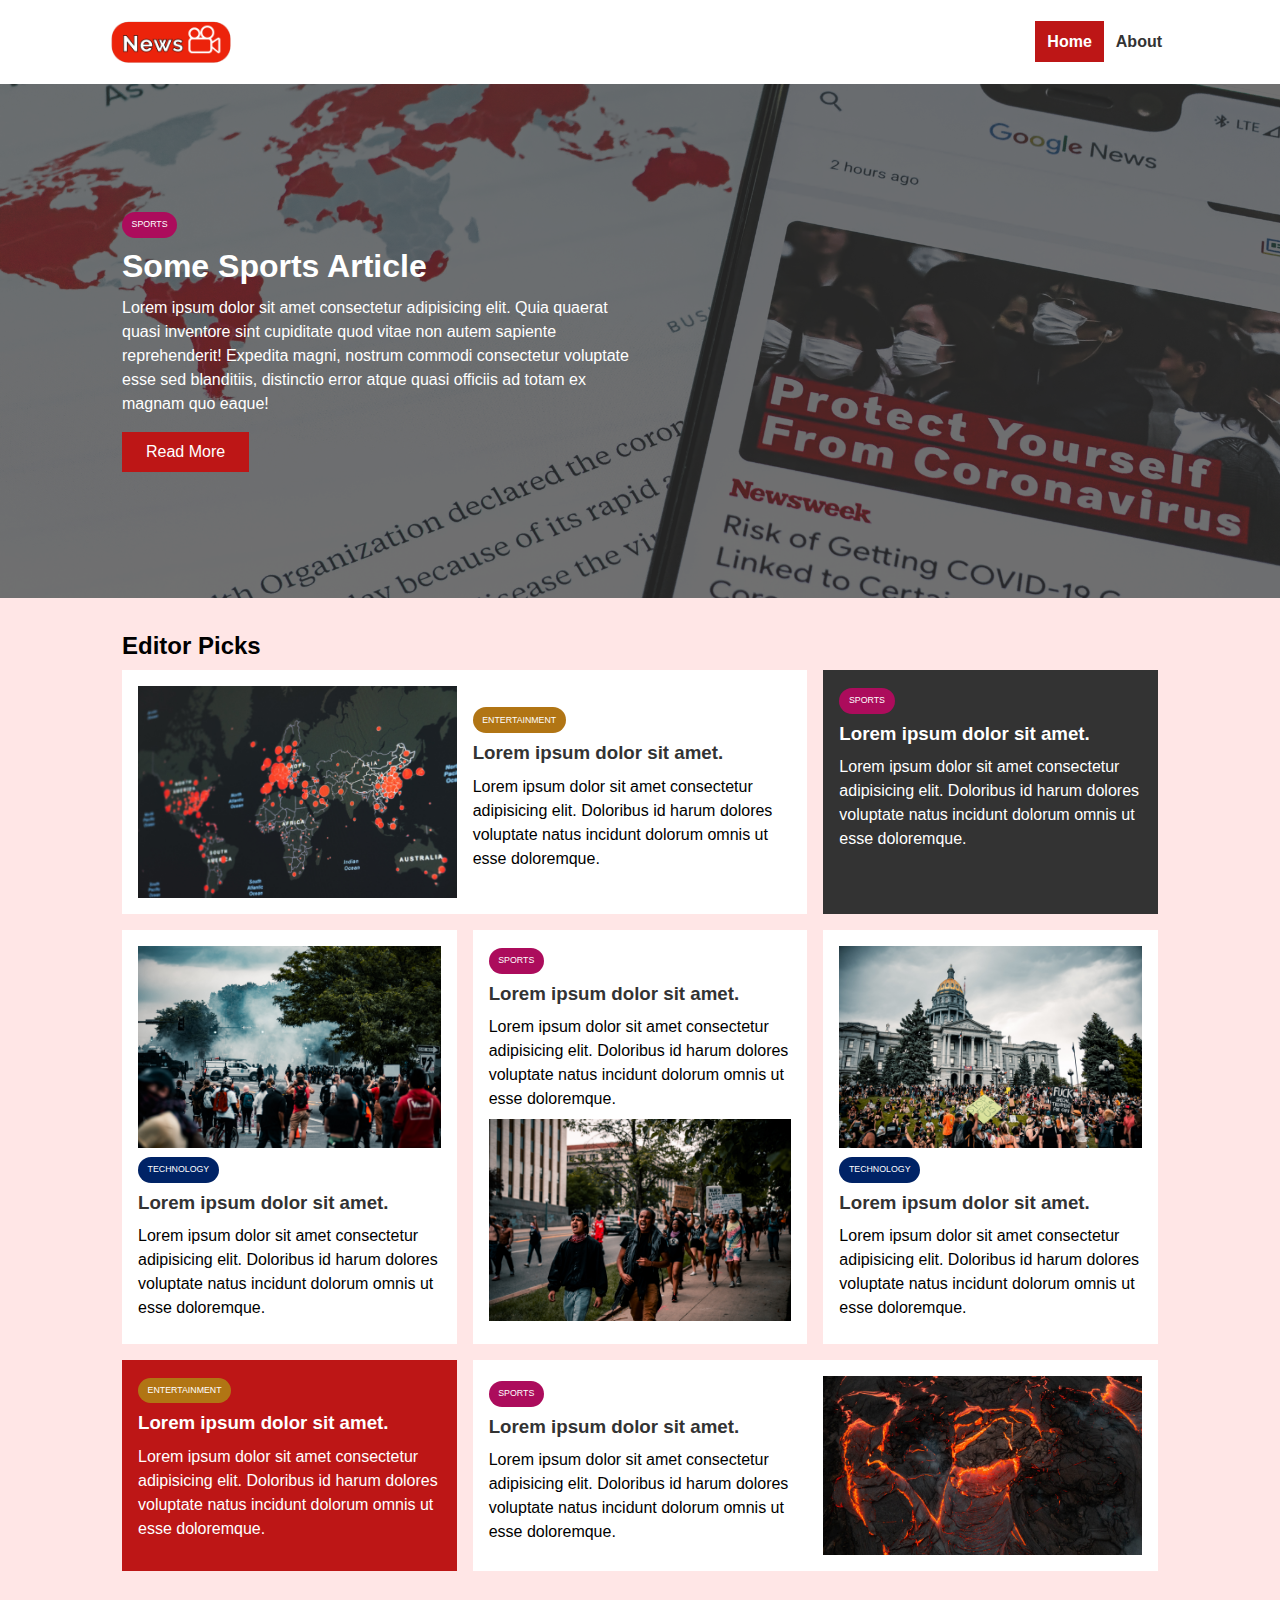
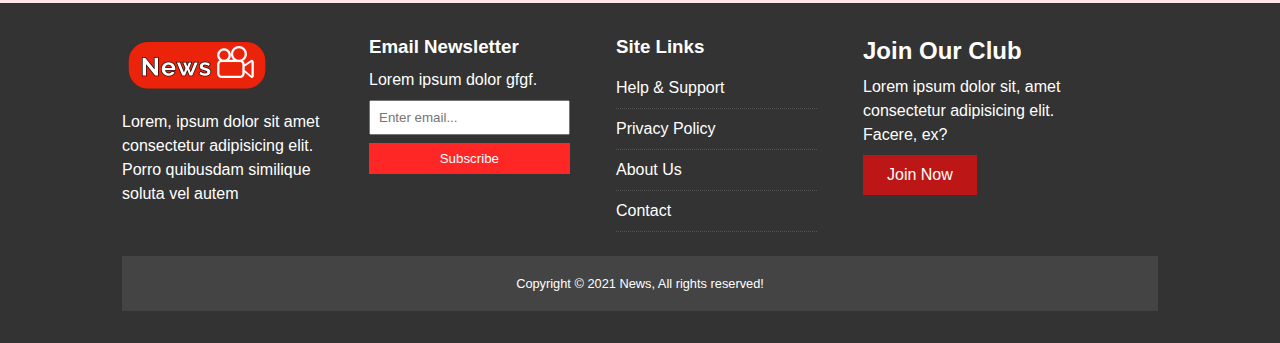
==== index.html @ 6639620b "home and about page completed" ====
<!DOCTYPE html>
<html lang="en">
    <head>
        <!-- Meta data -->
        <meta charset="UTF-8">
        <meta http-equiv="X-UA-Compatible" content="IE=edge">
        <meta name="viewport" content="width=device-width, initial-scale=1.0">

        <!-- Google Fonts -->
        <!-- <link href="https://fonts.googleapis.com/css?family=Lato|Staatliches" rel="stylesheet"> -->

        <!-- Fontawesonme CDN -->
        <link rel="stylesheet" href="https://pro.fontawesome.com/releases/v5.10.0/css/all.css" integrity="sha384-AYmEC3Yw5cVb3ZcuHtOA93w35dYTsvhLPVnYs9eStHfGJvOvKxVfELGroGkvsg+p" crossorigin="anonymous"/>

        <!-- Links -->
        <link rel="stylesheet" href="assets/css/style.css">
        <link rel="stylesheet" media="screen and (max-width: 768px)" href="assets/css/mobile.css">

        <!-- Favicon -->
        <link rel="shortcut icon" type="image/x-icon" href="favicon.ico">

        <!-- Site title -->
        <title>News Template | Develop by Narayan Shaw</title>
    </head>

    <body>
        <nav id="main-nav">
            <div class="container">
                <img src="assets/img/logo/logo.png" alt="News logo" class="logo">

                <div class="social">
                    <a href="https://facebook.com/" target="_blank">
                        <i class="fab fa-facebook fa-2x"></i>
                    </a>

                    <a href="https://twitter.com/" target="_blank">
                        <i class="fab fa-twitter fa-2x"></i>
                    </a>

                    <a href="https://instagram.com/" target="_blank">
                        <i class="fab fa-instagram fa-2x"></i>
                    </a>

                    <a href="https://youtube.com/" target="_blank">
                        <i class="fab fa-youtube fa-2x"></i>
                    </a>
                </div>

                <ul>
                    <li><a href="index.html" class="current">Home</a></li>
                    <li><a href="about.html">About</a></li>
                </ul>
            </div>
        </nav>

        <!-- Showcase -->
        <header id="showcase">
            <div class="container">
                <div class="showcase-container">
                    <div class="showcase-content">
                        <div class="category category-sports">Sports</div>
                        <h1>Some Sports Article</h1>
                        <p>Lorem ipsum dolor sit amet consectetur adipisicing elit. Quia quaerat quasi inventore sint cupiditate quod vitae non autem sapiente reprehenderit! Expedita magni, nostrum commodi consectetur voluptate esse sed blanditiis, distinctio error atque quasi officiis ad totam ex magnam quo eaque!</p>
                        <a href="article.html" class="btn btn-secondary">Read More</a>
                    </div>
                </div>
            </div>
        </header>

        <!-- Home Articles -->
        <section id="home-articles" class="py-2">
            <div class="container">
                <h2>Editor Picks</h2>

                <div class="articles-container">
                    <article class="card">
                        <img src="assets/img/articles/article-2.jpg" alt="">

                        <div>
                            <div class="category category-ent">Entertainment</div>
                            <h3>
                                <a href="article.html">Lorem ipsum dolor sit amet.</a>
                            </h3>

                            <p>Lorem ipsum dolor sit amet consectetur adipisicing elit. Doloribus id harum dolores voluptate natus incidunt dolorum omnis ut esse doloremque.</p>
                        </div>
                    </article>

                    <article class="card bg-dark">
                        <div class="category category-sports">Sports</div>
                        <h3>
                            <a href="article.html">Lorem ipsum dolor sit amet.</a>
                        </h3>

                        <p>Lorem ipsum dolor sit amet consectetur adipisicing elit. Doloribus id harum dolores voluptate natus incidunt dolorum omnis ut esse doloremque.</p>
                    </article>

                    <article class="card">
                        <img src="assets/img/articles/article-3.jpg" alt="">
                        <div class="category category-tech">Technology</div>
                        <h3>
                            <a href="article.html">Lorem ipsum dolor sit amet.</a>
                        </h3>

                        <p>Lorem ipsum dolor sit amet consectetur adipisicing elit. Doloribus id harum dolores voluptate natus incidunt dolorum omnis ut esse doloremque.</p>
                    </article>

                    <article class="card">
                        <div class="category category-sports">Sports</div>
                        <h3>
                            <a href="article.html">Lorem ipsum dolor sit amet.</a>
                        </h3>

                        <p>Lorem ipsum dolor sit amet consectetur adipisicing elit. Doloribus id harum dolores voluptate natus incidunt dolorum omnis ut esse doloremque.</p>

                        <img src="assets/img/articles/article-4.jpg" alt="">
                    </article>

                    <article class="card">
                        <img src="assets/img/articles/article-5.jpg" alt="">
                        <div class="category category-tech">Technology</div>
                        <h3>
                            <a href="article.html">Lorem ipsum dolor sit amet.</a>
                        </h3>

                        <p>Lorem ipsum dolor sit amet consectetur adipisicing elit. Doloribus id harum dolores voluptate natus incidunt dolorum omnis ut esse doloremque.</p>
                    </article>

                    <article class="card bg-secondary">
                        <div class="category category-ent">Entertainment</div>
                       
                        <h3>
                            <a href="article.html">Lorem ipsum dolor sit amet.</a>
                        </h3>

                        <p>Lorem ipsum dolor sit amet consectetur adipisicing elit. Doloribus id harum dolores voluptate natus incidunt dolorum omnis ut esse doloremque.</p>
                    </article>

                    <article class="card">
                        <div>
                            <div class="category category-sports">Sports</div>

                            <h3>
                                <a href="article.html">Lorem ipsum dolor sit amet.</a>
                            </h3>

                            <p>Lorem ipsum dolor sit amet consectetur adipisicing elit. Doloribus id harum dolores voluptate natus incidunt dolorum omnis ut esse doloremque.</p>
                        </div>

                        <img src="assets/img/articles/article-6.jpg" alt="">
                    </article>
                </div>
            </div>
        </section>  
        
        <!-- Footer -->
        <footer id="main-footer" class="py-2">
            <div class="container footer-container">
                <div>
                    <img src="assets/img/logo/logo.png" alt="" class="logo">

                    <p>Lorem, ipsum dolor sit amet consectetur adipisicing elit. Porro quibusdam similique soluta vel autem</p>
                </div>

                <div>
                    <h3>Email Newsletter</h3>
                    <p>Lorem ipsum dolor gfgf.</p>
                    <form action="#">
                        <input type="email" placeholder="Enter email...">
                        <input type="submit" value="Subscribe" class="btn btn-primary">
                    </form>
                </div>

                <div>
                    <h3>Site Links</h3>
                    <ul class="list">
                        <li><a href="#">Help & Support</a></li>
                        <li><a href="#">Privacy Policy</a></li>
                        <li><a href="#">About Us</a></li>
                        <li><a href="#">Contact</a></li>
                    </ul>
                </div>

                <div>
                    <h2>Join Our Club</h2>
                    <p>Lorem ipsum dolor sit, amet consectetur adipisicing elit. Facere, ex?</p>
                    <a href="#" class="btn btn-secondary">Join Now</a>
                </div>

                <div>
                    <p>Copyright &copy; 2021 News, All rights reserved!</p>
                </div>
            </div>
        </footer>
    </body>
</html>
---- assets/css/style.css ----
:root {
    --primary-color: #FF2626;
    --secondary-color: #BD1616;
    --light-color: #FFE6E6;
    --dark-color: #333;
    --max-width: 1100px;
}

.category {
    --sports-color: #ac0c5c;
    --ent-color: #b17514;
    --tech-color: #002366;
}

* {
    margin: 0;
    padding: 0;
    box-sizing: border-box;
}

body {
    font-family: Arial, Helvetica, sans-serif;
    line-height: 1.5;
    background: var(--light-color);
}

a {
    color: #333;
    text-decoration: none;
}

ul {
    list-style: none;
}

p {
    margin: 0.5rem 0;
}

img {
    width: 100%;
}

h1, h2, h3, h4, h5, h6 {
    font-family:Verdana, Geneva, Tahoma, sans-serif;
    margin-bottom: .55rem;
    line-height: 1.3;
}

/* Utility */
.container {
    max-width: var(--max-width);
    margin: auto;
    padding: 0 2rem;
    overflow: hidden;
}

.category {
    display: inline-block;
    color: #fff;
    font-size: 0.55rem;
    text-transform: uppercase;
    padding: 0.4rem 0.6rem;
    border-radius: 15px;
    margin-bottom: 0.5rem;
}

.category-sports { background: var(--sports-color); }
.category-ent { background: var(--ent-color); }
.category-tech { background: var(--tech-color); }

.btn {
    display: inline-block;
    border: none;
    background: var(--dark-color);
    color: #fff;
    padding: 0.5rem 1.5rem;
}

.btn-light { background: var(--light-color); }
.btn-primary { background: var(--primary-color); }
.btn-secondary { background: var(--secondary-color); }

.btn-block {
    display: block;
    width: 100%;
    text-align: center;
}

.btn:hover {
    opacity: 0.9;
}

.card {
    background: #fff;
    padding: 1rem;
}

.bg-dark {
    background: var(--dark-color);
    color: #fff !important;
}

.bg-primary {
    background: var(--primary-color);
    color: #fff;
}

.bg-secondary {
    background: var(--secondary-color);
    color: #fff;
}

.bg-dark h1,
.bg-dark h2,
.bg-dark h3,
.bg-dark a,
.bg-primary h1,
.bg-primary h2,
.bg-primary h3,
.bg-primary a,
.bg-secondary h1,
.bg-secondary h2,
.bg-secondary h3,
.bg-secondary a {
    color: #fff;
}

.py-1 { padding: 1.5rem 0; }
.py-2 { padding: 2rem 0; }
.py-3 { padding: 3rem 0; }

.p-1 { padding: 1.5rem; }
.p-2 { padding: 2rem; }
.p-3 { padding: 3rem; }

.list li {
    padding: 0.5rem 0;
    border-bottom: #555 dotted 1px;
    width: 90%;
}

.list li a:hover {
    color: var(--primary-color) !important;
}

/* Inner page grid container */
.page-container {
    display: grid;
    grid-template-columns: 5fr 2fr;
    margin: 2rem 0;
    grid-gap: 1.5rem;
}

.page-container > *:first-child {
    grid-row: 1 / span 3;
}

/* Navigation */
#main-nav {
    background: #fff;
    position: sticky;
    top: 0;
    z-index: 2;
}

#main-nav .container {
    display: grid;
    grid-template-columns: 6fr 3fr 2fr;
    padding: 1rem;
    align-items: center;
}

#main-nav .logo {
    width: 130px;
}

#main-nav ul {
    justify-self: end;
    display: flex;
}

#main-nav ul li a {
    padding: 0.75rem;
    font-weight: bold;
}

#main-nav ul li a.current {
    background: var(--secondary-color);
    color: #fff;
}

#main-nav ul li a:hover {
    background: var(--primary-color);
    color: #fff;
}

#main-nav .social {
    justify-self: center;
}

#main-nav .social i {
    color: #333;
    margin-right: .5rem;
    font-size: 1.5rem;
}

/* Showcase */
#showcase {
    color: #fff;
    background: #333;
    padding: 2rem;
    position: relative;
}

#showcase:before {
    content: '';
    background: url('../img/articles/article-1.jpg') no-repeat center center/cover;
    position: absolute;
    top: 0;
    left: 0;
    width: 100%;
    height: 100%;
    opacity: 0.3;
}

#showcase .showcase-container {
    display: grid;
    grid-template-columns: repeat(2, 1fr);
    justify-content: center;
    align-items: center;
    height: 50vh;
}

#showcase .showcase-content {
    z-index: 1;
}

#showcase .showcase-content p {
    margin-bottom: 1rem;
}

/* Home Articles */
#home-articles .articles-container {
    display: grid;
    grid-template-columns: repeat(3, 1fr);
    grid-gap: 1rem;
}

#home-articles .articles-container > *:first-child,
#home-articles .articles-container > *:last-child {
    display: grid;
    grid-template-columns: repeat(2, 1fr);
    grid-gap: 1rem;
    align-items: center;
    grid-column: 1 / span 2;
}

#home-articles .articles-container > *:last-child {
    grid-column: 2 / span 2;
}

/* Footer */
#main-footer {
    background: var(--dark-color);
    color: #fff;
}

#main-footer img {
    width: 150px;
}

#main-footer a {
    color: #fff;
}

#main-footer .footer-container {
    display: grid;
    grid-template-columns: repeat(4, 1fr);
    grid-gap: 1.5rem;
}

#main-footer .footer-container > *:last-child {
    background: #444;
    grid-column: 1 / span 7;
    padding: 0.6rem;
    text-align: center;
    font-size: 0.8rem;
}

#main-footer .footer-container input[type='email'] {
    width: 90%;
    padding: 0.5rem;
    margin-bottom: 0.5rem;
}

#main-footer .footer-container input[type='submit'] {
    width: 90%;
}
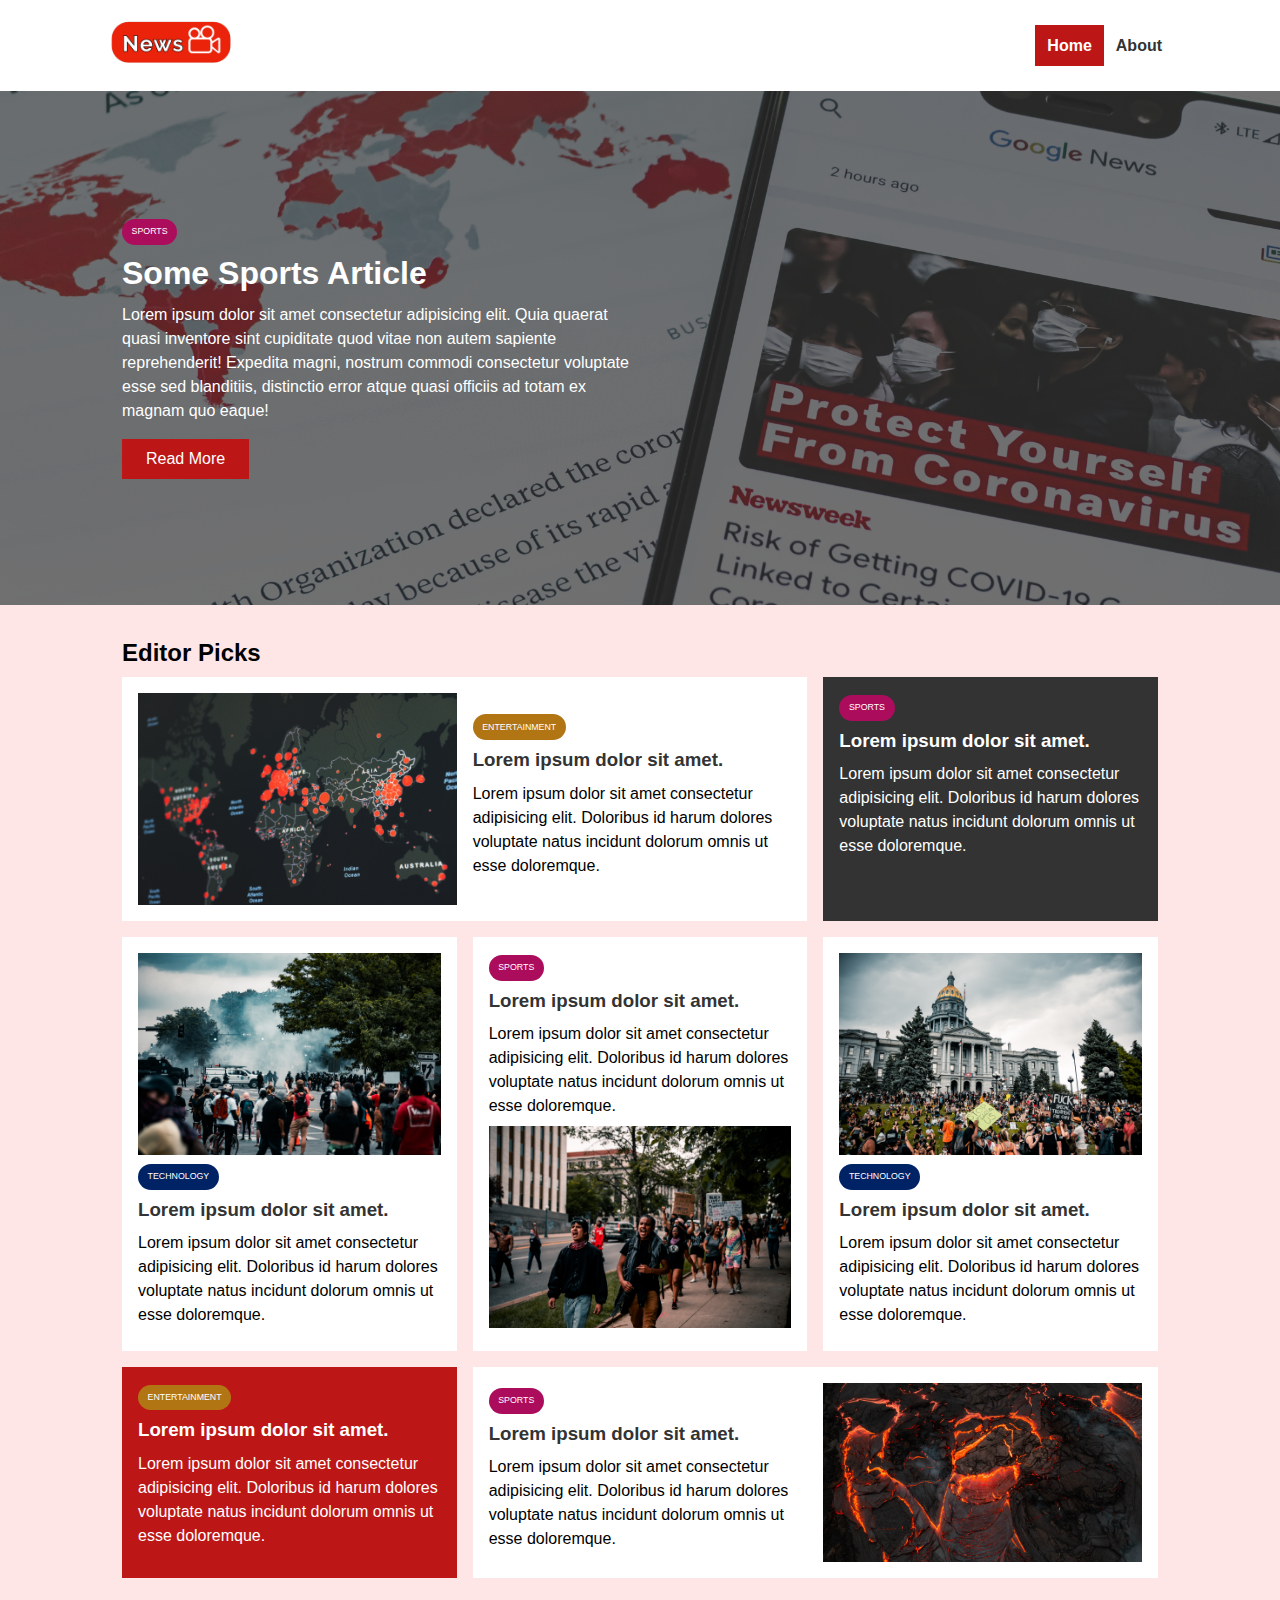
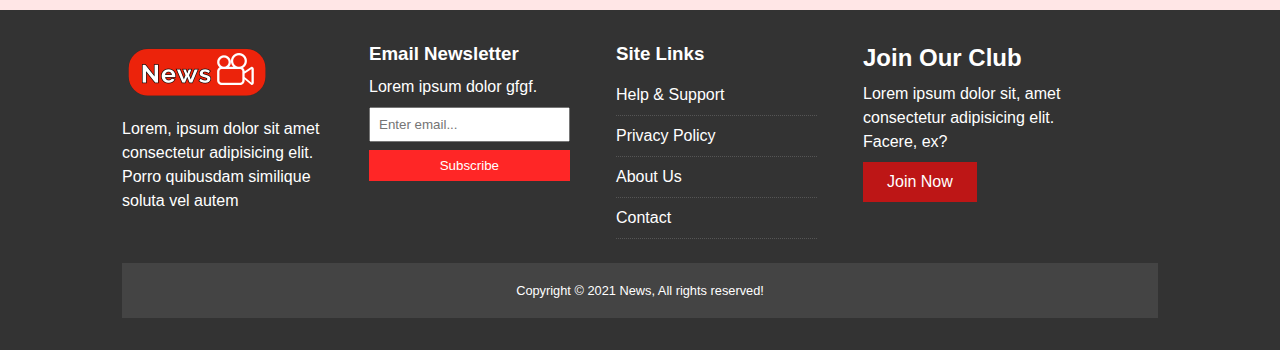
==== commit 69cdb7e3: "development completed" ====
--- a/index.html
+++ b/index.html
@@ -26,7 +26,9 @@
     <body>
         <nav id="main-nav">
             <div class="container">
-                <img src="assets/img/logo/logo.png" alt="News logo" class="logo">
+                <a href="index.html">
+                    <img src="assets/img/logo/logo.png" alt="News logo" class="logo">
+                </a>
 
                 <div class="social">
                     <a href="https://facebook.com/" target="_blank">
--- a/assets/css/style.css
+++ b/assets/css/style.css
@@ -144,6 +144,8 @@
     color: var(--primary-color) !important;
 }
 
+.l-heading { font-size: 1.5rem; }
+
 /* Inner page grid container */
 .page-container {
     display: grid;
@@ -172,7 +174,7 @@
 }
 
 #main-nav .logo {
-    width: 130px;
+    width: 130px; 
 }
 
 #main-nav ul {
@@ -260,6 +262,18 @@
     grid-column: 2 / span 2;
 }
 
+#article .meta {
+    display: flex;
+    justify-content: space-between;
+    align-items: center;
+    background: #eee;
+    padding: 0.4rem;
+}
+
+#article .meta .category {
+    margin-top: 0.4rem;
+}
+
 /* Footer */
 #main-footer {
     background: var(--dark-color);
--- a/assets/css/mobile.css
+++ b/assets/css/mobile.css
@@ -0,0 +1,60 @@
+/* Navigation */
+#main-nav .social {
+    display: none;
+}
+
+#main-nav .container {
+    grid-template-columns: 1fr;
+    grid-gap: 1.2rem;
+}
+
+#main-nav ul,
+#main-nav .logo {
+    justify-self: center;
+}
+
+#main-nav ul li a {
+    padding: 0.5rem;
+}
+
+#home-articles .articles-container {
+    grid-template-columns: repeat(2, 1fr);
+}
+
+#home-articles .articles-container > *:first-child,
+#home-articles .articles-container > *:last-child {
+    grid-template-columns: 1fr;
+    grid-column: 1;
+}
+
+@media (max-width: 600px) {
+    /* Stack Grid Items */
+    #showcase .showcase-container,
+    #home-articles .articles-container,
+    #main-footer .footer-container {
+        grid-template-columns: 1fr;
+    }
+
+    #main-footer .footer-container > *:last-child {
+        grid-column: 1;;
+    }
+
+    /* #main-footer .footer-container > * {
+        border-radius: #444 dotted 1px;
+        padding-bottom: 1rem;
+    }
+
+    #main-footer .footer-container > *:last-child,
+    #main-footer .footer-container > *:nth-child(3) {
+        border: none;
+    } */
+
+    .page-container {
+        grid-template-columns: 1fr;
+        text-align: center;
+    }
+
+    .page-container > *:first-child {
+        grid-row: 1 / span 3;
+    }
+}